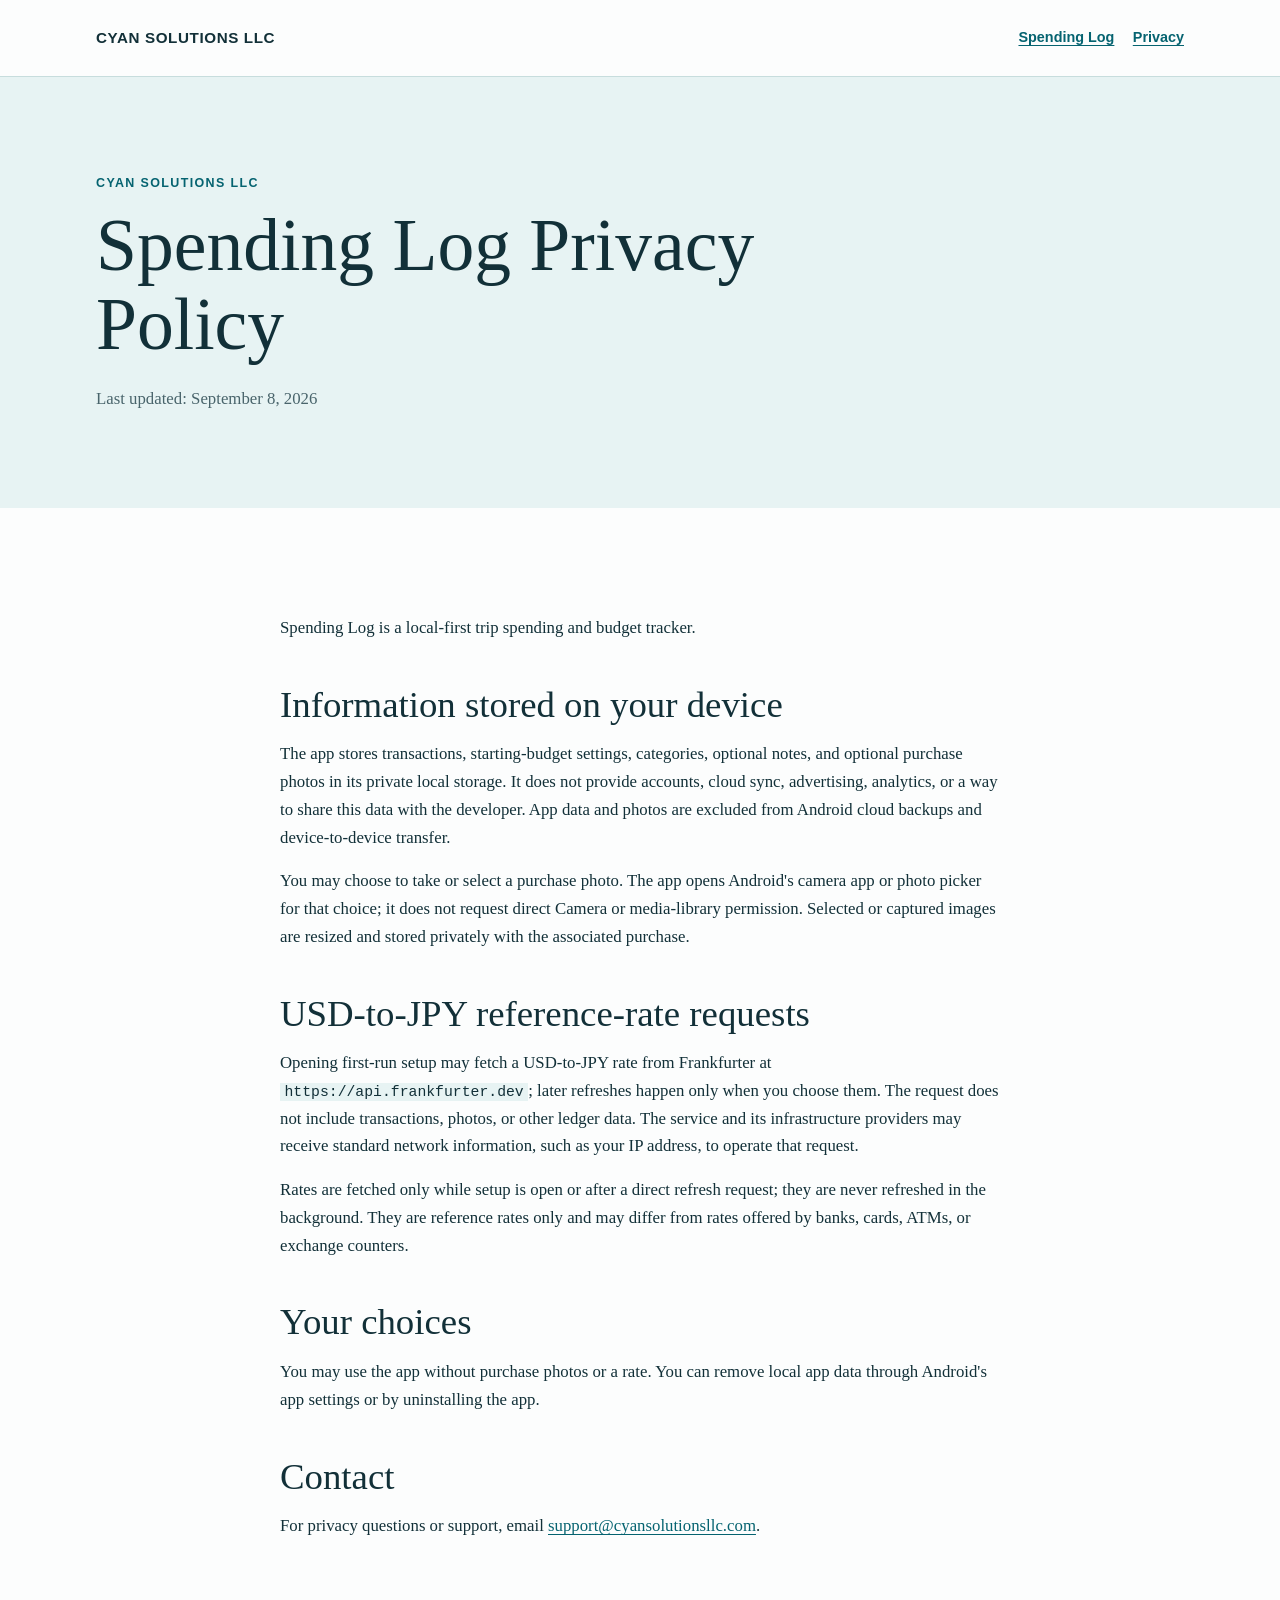
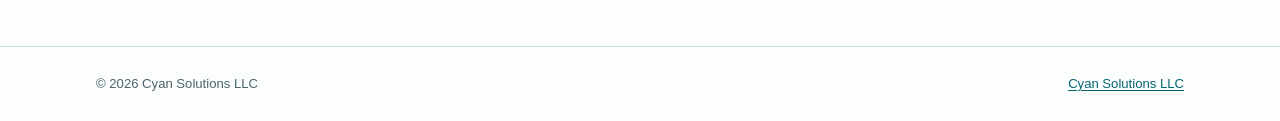
==== privacy/index.html @ 2db32383 "Create Cyan Solutions company site" ====
<!doctype html>
<html lang="en">
  <head>
    <meta charset="utf-8">
    <meta name="viewport" content="width=device-width, initial-scale=1">
    <title>Spending Log Privacy Policy | Cyan Solutions LLC</title>
    <meta name="description" content="The privacy policy for Spending Log, a local-first Android trip spending and budget tracker.">
    <link rel="canonical" href="https://cyansolutionsllc.com/privacy/">
    <meta property="og:title" content="Spending Log Privacy Policy | Cyan Solutions LLC">
    <meta property="og:description" content="How Spending Log stores information and handles optional reference-rate requests.">
    <meta property="og:type" content="website">
    <meta property="og:url" content="https://cyansolutionsllc.com/privacy/">
    <link rel="stylesheet" href="/assets/site.css">
  </head>
  <body>
    <a class="skip-link" href="#main-content">Skip to content</a>
    <header class="site-header">
      <div class="container header-content">
        <a class="wordmark" href="/" aria-label="Cyan Solutions LLC home">Cyan Solutions LLC</a>
        <nav aria-label="Primary navigation">
          <a href="/#spending-log">Spending Log</a>
          <a href="/privacy/" aria-current="page">Privacy</a>
        </nav>
      </div>
    </header>

    <main id="main-content">
      <header class="policy-header">
        <div class="container">
          <p class="eyebrow">Cyan Solutions LLC</p>
          <h1>Spending Log Privacy Policy</h1>
          <p class="policy-date">Last updated: September 8, 2026</p>
        </div>
      </header>

      <article class="policy">
        <p>Spending Log is a local-first trip spending and budget tracker.</p>

        <h2>Information stored on your device</h2>
        <p>The app stores transactions, starting-budget settings, categories, optional notes, and optional purchase photos in its private local storage. It does not provide accounts, cloud sync, advertising, analytics, or a way to share this data with the developer. App data and photos are excluded from Android cloud backups and device-to-device transfer.</p>
        <p>You may choose to take or select a purchase photo. The app opens Android's camera app or photo picker for that choice; it does not request direct Camera or media-library permission. Selected or captured images are resized and stored privately with the associated purchase.</p>

        <h2>USD-to-JPY reference-rate requests</h2>
        <p>Opening first-run setup may fetch a USD-to-JPY rate from Frankfurter at <code>https://api.frankfurter.dev</code>; later refreshes happen only when you choose them. The request does not include transactions, photos, or other ledger data. The service and its infrastructure providers may receive standard network information, such as your IP address, to operate that request.</p>
        <p>Rates are fetched only while setup is open or after a direct refresh request; they are never refreshed in the background. They are reference rates only and may differ from rates offered by banks, cards, ATMs, or exchange counters.</p>

        <h2>Your choices</h2>
        <p>You may use the app without purchase photos or a rate. You can remove local app data through Android's app settings or by uninstalling the app.</p>

        <h2>Contact</h2>
        <p>For privacy questions or support, email <a href="mailto:support@cyansolutionsllc.com">support@cyansolutionsllc.com</a>.</p>
      </article>
    </main>

    <footer class="site-footer">
      <div class="container footer-content">
        <span>© 2026 Cyan Solutions LLC</span>
        <a href="/">Cyan Solutions LLC</a>
      </div>
    </footer>
  </body>
</html>
---- assets/site.css ----
:root {
  color-scheme: light;
  --ink: #123038;
  --muted-ink: #49646b;
  --paper: #fcfdfd;
  --mist: #e7f3f3;
  --line: #c7dddd;
  --accent: #087f8c;
  --accent-dark: #056370;
  --sun: #e8b84d;
  --shadow: 0 16px 42px rgb(15 64 70 / 12%);
}

* { box-sizing: border-box; }

html { scroll-behavior: smooth; }

body {
  margin: 0;
  color: var(--ink);
  background: var(--paper);
  font-family: Georgia, "Times New Roman", serif;
  font-size: 1.05rem;
  line-height: 1.65;
}

a { color: var(--accent-dark); text-underline-offset: 0.18em; }
a:hover { color: var(--accent); }
a:focus-visible { outline: 3px solid var(--sun); outline-offset: 4px; }

.container { width: min(100% - 2.5rem, 68rem); margin-inline: auto; }

.skip-link {
  position: absolute;
  z-index: 2;
  top: 0.75rem;
  left: 0.75rem;
  padding: 0.5rem 0.75rem;
  color: var(--ink);
  background: var(--sun);
  transform: translateY(-160%);
}
.skip-link:focus { transform: translateY(0); }

.site-header { border-bottom: 1px solid var(--line); background: rgb(252 253 253 / 95%); }
.header-content, .footer-content { display: flex; align-items: center; justify-content: space-between; gap: 1.25rem; }
.header-content { min-height: 4.75rem; }
.wordmark { color: var(--ink); font-family: Arial, Helvetica, sans-serif; font-size: 0.95rem; font-weight: 750; letter-spacing: 0.04em; text-decoration: none; text-transform: uppercase; }
nav { display: flex; flex-wrap: wrap; gap: 1.15rem; }
nav a { font-family: Arial, Helvetica, sans-serif; font-size: 0.9rem; font-weight: 700; }

.hero { overflow: hidden; border-bottom: 1px solid var(--line); background: linear-gradient(135deg, #e9f6f5 0%, #fdfbf3 100%); }
.hero-layout { display: grid; grid-template-columns: minmax(0, 1.3fr) minmax(13rem, 0.7fr); align-items: center; gap: clamp(2rem, 7vw, 6rem); padding-block: clamp(4.5rem, 11vw, 8rem); }
.eyebrow { margin: 0 0 0.75rem; color: var(--accent-dark); font-family: Arial, Helvetica, sans-serif; font-size: 0.78rem; font-weight: 800; letter-spacing: 0.11em; text-transform: uppercase; }
h1, h2 { margin: 0; color: var(--ink); font-weight: 400; line-height: 1.08; }
h1 { max-width: 12ch; font-size: clamp(2.8rem, 7vw, 5.6rem); }
h2 { font-size: clamp(2rem, 4vw, 3.3rem); }
.lede { max-width: 39rem; margin: 1.5rem 0 0; color: var(--muted-ink); font-size: clamp(1.2rem, 2.3vw, 1.45rem); }
.app-art { justify-self: center; width: min(100%, 20rem); filter: drop-shadow(var(--shadow)); }

.section { padding-block: clamp(4rem, 9vw, 7rem); }
.content-grid { display: grid; grid-template-columns: minmax(11rem, 0.62fr) minmax(0, 1.38fr); gap: clamp(2rem, 8vw, 7rem); }
.prose { max-width: 43rem; }
.prose p:first-child { margin-top: 0; }
.prose p { margin-block: 0 1.25rem; }
.actions { margin-top: 2rem !important; }
.button { display: inline-block; padding: 0.72rem 1rem; border: 1px solid var(--accent); border-radius: 0.2rem; color: #fff; background: var(--accent); font-family: Arial, Helvetica, sans-serif; font-size: 0.92rem; font-weight: 750; text-decoration: none; }
.button:hover { color: #fff; background: var(--accent-dark); }

.section-muted { background: var(--mist); }
.contact-block { max-width: 43rem; }
.contact-block h2 { margin-bottom: 1rem; }
.contact-block p { margin-bottom: 0; }
.site-footer { padding-block: 1.65rem; border-top: 1px solid var(--line); color: var(--muted-ink); font-family: Arial, Helvetica, sans-serif; font-size: 0.82rem; }

.policy-header { background: var(--mist); }
.policy-header .container { padding-block: clamp(3.5rem, 8vw, 6rem); }
.policy-header h1 { max-width: 18ch; font-size: clamp(2.6rem, 6vw, 4.6rem); }
.policy-date { margin: 1.25rem 0 0; color: var(--muted-ink); }
.policy { width: min(100% - 2.5rem, 45rem); margin-inline: auto; padding-block: clamp(3.5rem, 7vw, 6rem); }
.policy h2 { margin-top: 2.7rem; font-size: clamp(1.6rem, 3vw, 2.3rem); }
.policy p { margin-block: 1rem; }
.policy code { overflow-wrap: anywhere; padding: 0.08rem 0.28rem; background: var(--mist); font-family: ui-monospace, SFMono-Regular, Menlo, monospace; font-size: 0.88em; }

@media (max-width: 42rem) {
  .container, .policy { width: min(100% - 2rem, 68rem); }
  .header-content, .footer-content { align-items: flex-start; flex-direction: column; justify-content: center; padding-block: 1rem; }
  .hero-layout, .content-grid { grid-template-columns: 1fr; }
  .hero-layout { padding-block: 4rem; }
  .app-art { width: 14rem; }
}
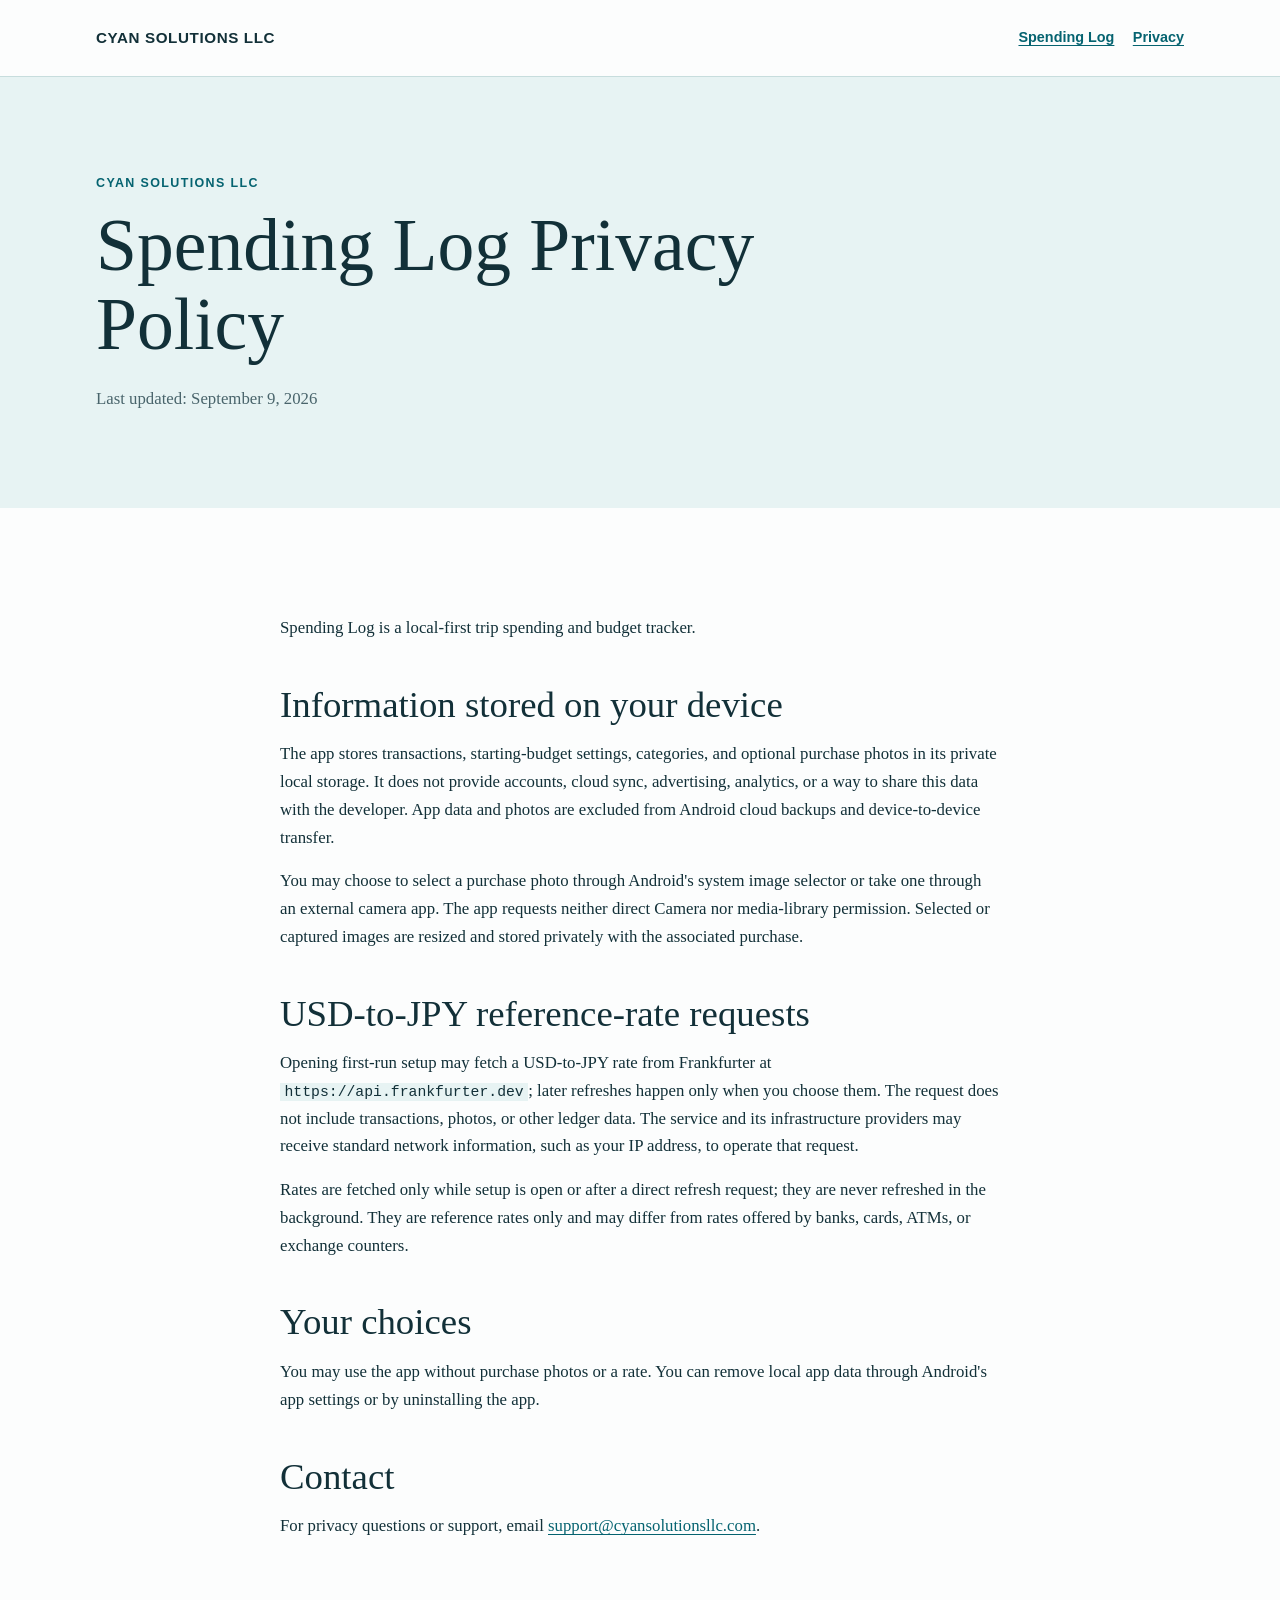
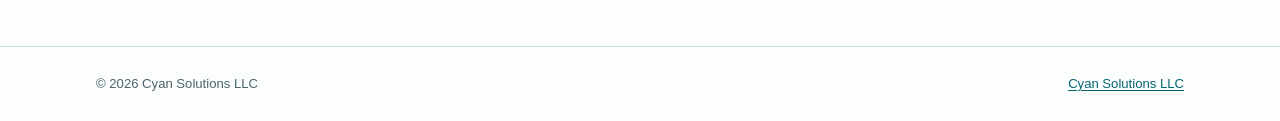
==== commit 7e77eb2e: "Correct Spending Log privacy policy" ====
--- a/privacy/index.html
+++ b/privacy/index.html
@@ -29,7 +29,7 @@
         <div class="container">
           <p class="eyebrow">Cyan Solutions LLC</p>
           <h1>Spending Log Privacy Policy</h1>
-          <p class="policy-date">Last updated: September 8, 2026</p>
+          <p class="policy-date">Last updated: September 9, 2026</p>
         </div>
       </header>
 
@@ -37,8 +37,8 @@
         <p>Spending Log is a local-first trip spending and budget tracker.</p>
 
         <h2>Information stored on your device</h2>
-        <p>The app stores transactions, starting-budget settings, categories, optional notes, and optional purchase photos in its private local storage. It does not provide accounts, cloud sync, advertising, analytics, or a way to share this data with the developer. App data and photos are excluded from Android cloud backups and device-to-device transfer.</p>
-        <p>You may choose to take or select a purchase photo. The app opens Android's camera app or photo picker for that choice; it does not request direct Camera or media-library permission. Selected or captured images are resized and stored privately with the associated purchase.</p>
+        <p>The app stores transactions, starting-budget settings, categories, and optional purchase photos in its private local storage. It does not provide accounts, cloud sync, advertising, analytics, or a way to share this data with the developer. App data and photos are excluded from Android cloud backups and device-to-device transfer.</p>
+        <p>You may choose to select a purchase photo through Android's system image selector or take one through an external camera app. The app requests neither direct Camera nor media-library permission. Selected or captured images are resized and stored privately with the associated purchase.</p>
 
         <h2>USD-to-JPY reference-rate requests</h2>
         <p>Opening first-run setup may fetch a USD-to-JPY rate from Frankfurter at <code>https://api.frankfurter.dev</code>; later refreshes happen only when you choose them. The request does not include transactions, photos, or other ledger data. The service and its infrastructure providers may receive standard network information, such as your IP address, to operate that request.</p>
